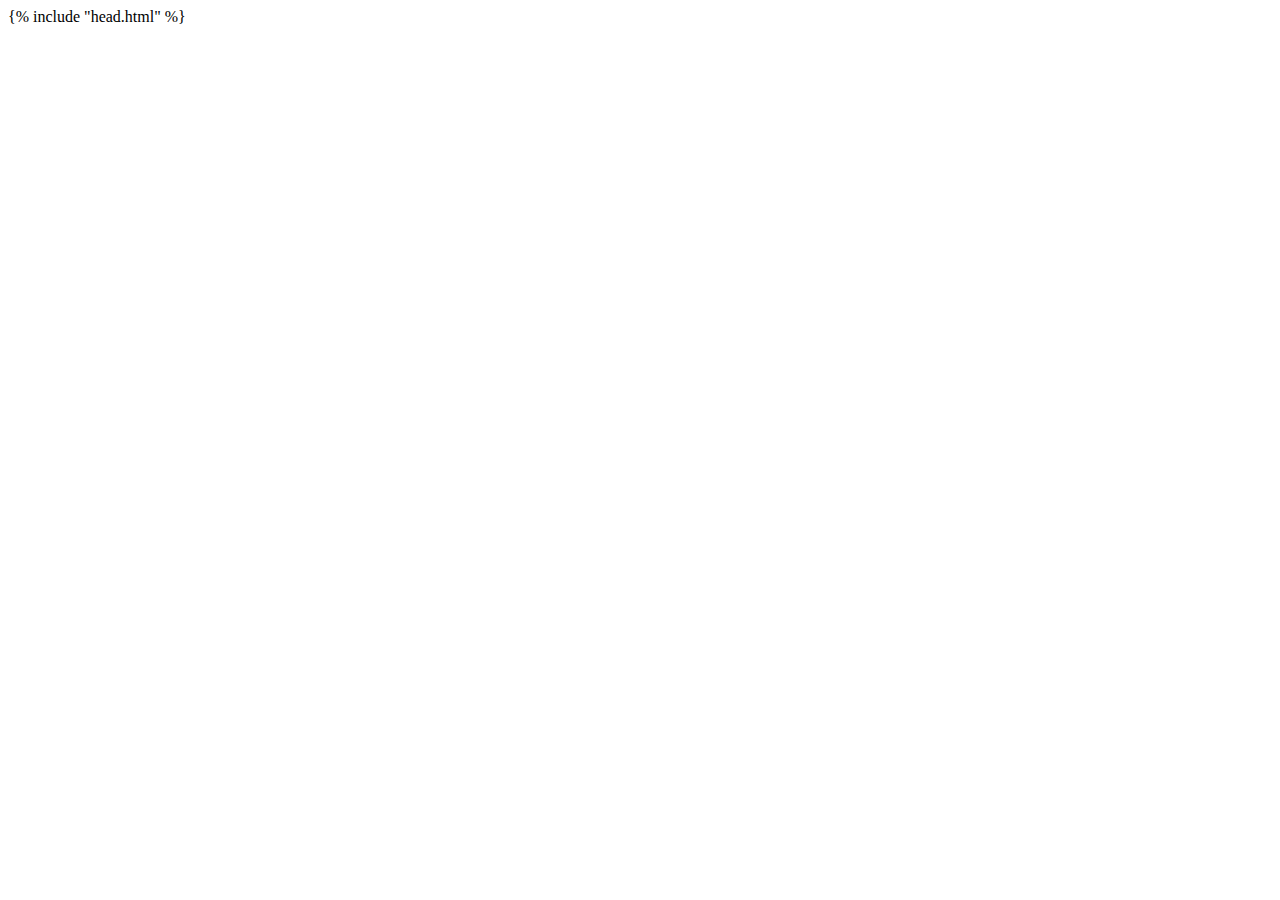
==== views/index.html @ aa6e8225 "Início aula 1" ====
<!DOCTYPE html>


<html>
    <head>
        <meta charset="UTF-8">
        {% include "head.html" %}
        <title>Ecoleta</title>
        <link rel="stylesheet" href="/style.css">
    </head>
    
    
    <script src="../public/script.js"></script>
</html>
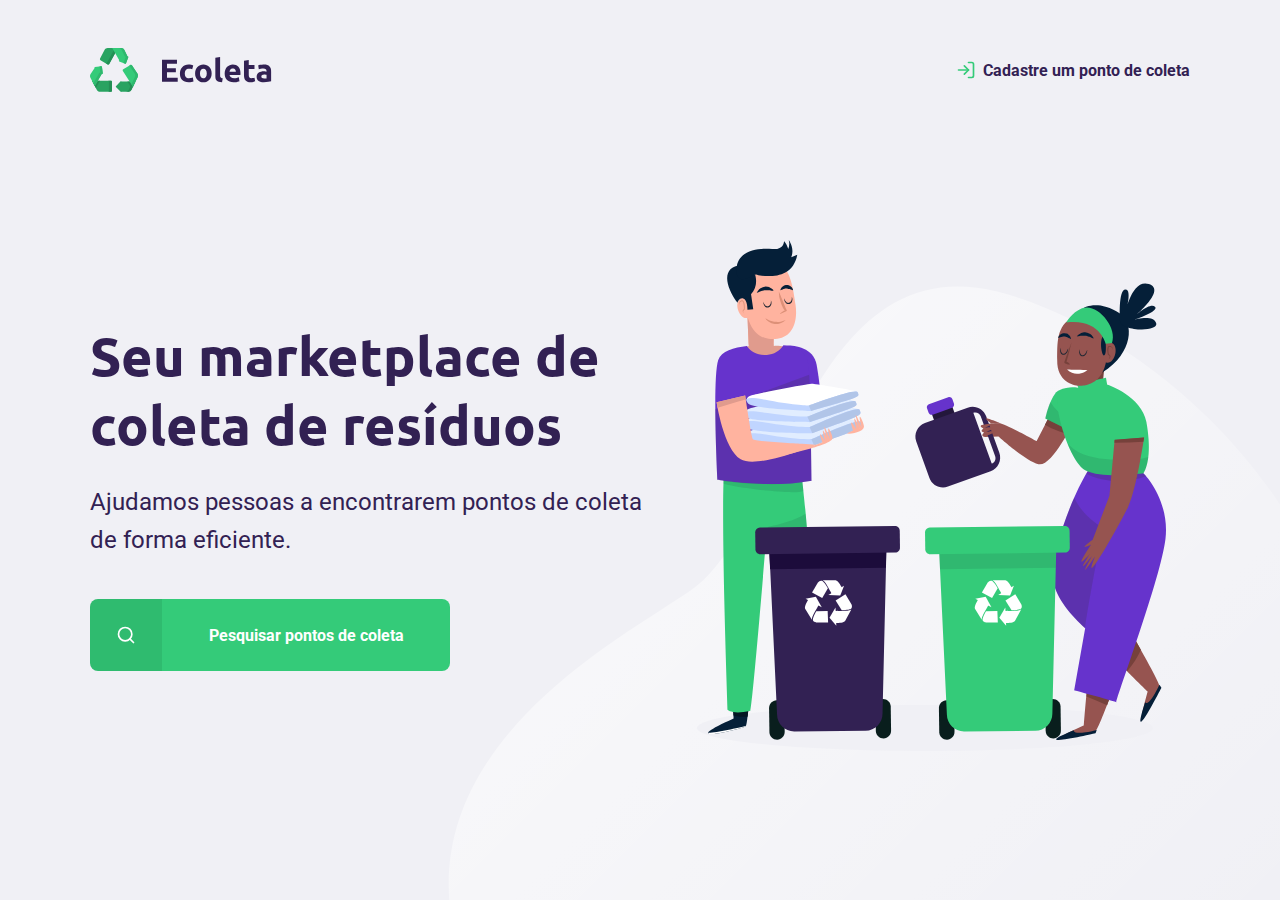
==== commit f567ae67: "Fim aula 1" ====
--- a/views/index.html
+++ b/views/index.html
@@ -1,14 +1,35 @@
 <!DOCTYPE html>
+<html lang="en">
+<head>
+    <meta charset="UTF-8">
+    <meta name="viewport" content="width=device-width, initial-scale=1.0">
+    <title>Ecoleta</title>
+    <link rel="stylesheet" href="../public/style.css">
+    <link href="https://fonts.googleapis.com/css2?family=Roboto&family=Ubuntu:wght@300;700&display=swap" rel="stylesheet">
+</head>
+<body>
+<div id = "page-home">
 
+    <div class = "content">
 
-<html>
-    <head>
-        <meta charset="UTF-8">
-        {% include "head.html" %}
-        <title>Ecoleta</title>
-        <link rel="stylesheet" href="/style.css">
-    </head>
-    
-    
-    <script src="../public/script.js"></script>
+        <header>
+                <img class = "logo" src="../public/icones/logo.svg" alt="Logomarca Ecoleta">
+                <a href="http://google.com">
+                    <span></span>
+                    Cadastre um ponto de coleta
+                </a>
+        </header>
+            
+        <main>
+            <h1>Seu marketplace de coleta de resíduos</h1>
+            <p>Ajudamos pessoas a encontrarem pontos de coleta de forma eficiente.</p>
+            <a href="#">
+                <span></span>
+                <strong>Pesquisar pontos de coleta</strong>
+            </a>
+        </main>
+
+    </div>
+</div>
+</body>
 </html>--- a/public/style.css
+++ b/public/style.css
@@ -0,0 +1,148 @@
+:root{
+    --title-color: #322153;
+    --primary-color: #34cb79;
+}
+
+*{
+    margin: 0;
+    padding: 0;
+}
+
+html{
+    font-family: 'Roboto', sans-serif;
+}
+
+body{
+    background: #f0f0f5;
+    -webkit-font-smoothing: antialised;
+}
+
+a{
+    text-decoration: none;
+}
+
+h1, h2, h3, h4, h5, h6{
+    color: var(--title-color);
+    font-family: 'Ubuntu', sans-serif;
+}
+
+#page-home{
+    height: 100vh;
+    background: url('../public/icones/home-background.svg') no-repeat;
+    background-position: 35vw bottom;
+}
+
+#page-home header{
+    justify-content: space-between;
+    display: flex;
+    align-items: center;
+    margin-top: 48px;
+}
+
+#page-home header a{
+    color: var(--title-color);
+    display: flex;
+    align-items: center;
+    font-weight: 700;
+}
+
+#page-home header a span{
+    display: flex;
+    background-image: url('../public/icones/log-in.svg');
+    width: 20px;
+    height: 20px;
+    margin-right: 7px;
+}
+
+#page-home .content{
+    width: 90%;
+    height: 100%;
+    max-width: 1100px;
+    margin: 0 auto;
+    display: flex;
+    flex-direction: column;
+    flex:1;
+}
+
+
+#page-home main {
+    max-width: 560px;
+    flex:1;
+    display: flex;
+    flex-direction: column;
+    justify-content: center;
+}
+
+#page-home main h1{
+    font-size: 54px;
+}
+
+#page-home main p{
+    font-size: 24px;
+    line-height: 38px;
+    margin-top: 24px;
+    color: var(--title-color);
+}
+
+#page-home main a{
+    margin-top: 40px;
+    width: 100%;
+    max-width: 360px;
+    height: 72px;
+    border-radius: 8px;
+    display: flex;
+    align-items: center;
+    background: var(--primary-color);
+    transition: 400ms;
+}
+
+#page-home main a:hover{
+    background-color: #2fb86e;
+}
+
+#page-home main a span{
+    width: 72px;
+    height: 72px;
+    border-top-left-radius: 8px;
+    border-bottom-left-radius: 8px;
+    background-color: rgba(0, 0, 0, 0.08);
+
+    display: flex;
+    align-items: center;
+    justify-content: center;
+}
+#page-home main a span::after{
+    content: "";
+    background-image: url('../public/icones/search.svg');
+    width: 20px;
+    height: 20px;
+}
+
+#page-home main a strong{
+    flex:1;
+    color:white;
+    text-align: center;
+}
+
+
+@media (max-width: 900px){
+    #page-home{
+        background-position: 70vw;
+    }
+
+    #page-home .content{
+        align-items: center;
+        text-align: center;
+    }
+
+    #page-home header a{
+        position: absolute;
+        bottom: 48px;
+        left: 50%;
+        transform: translateX(-50%);
+    }
+
+    #page-home main{
+        align-items: center;
+    }
+}